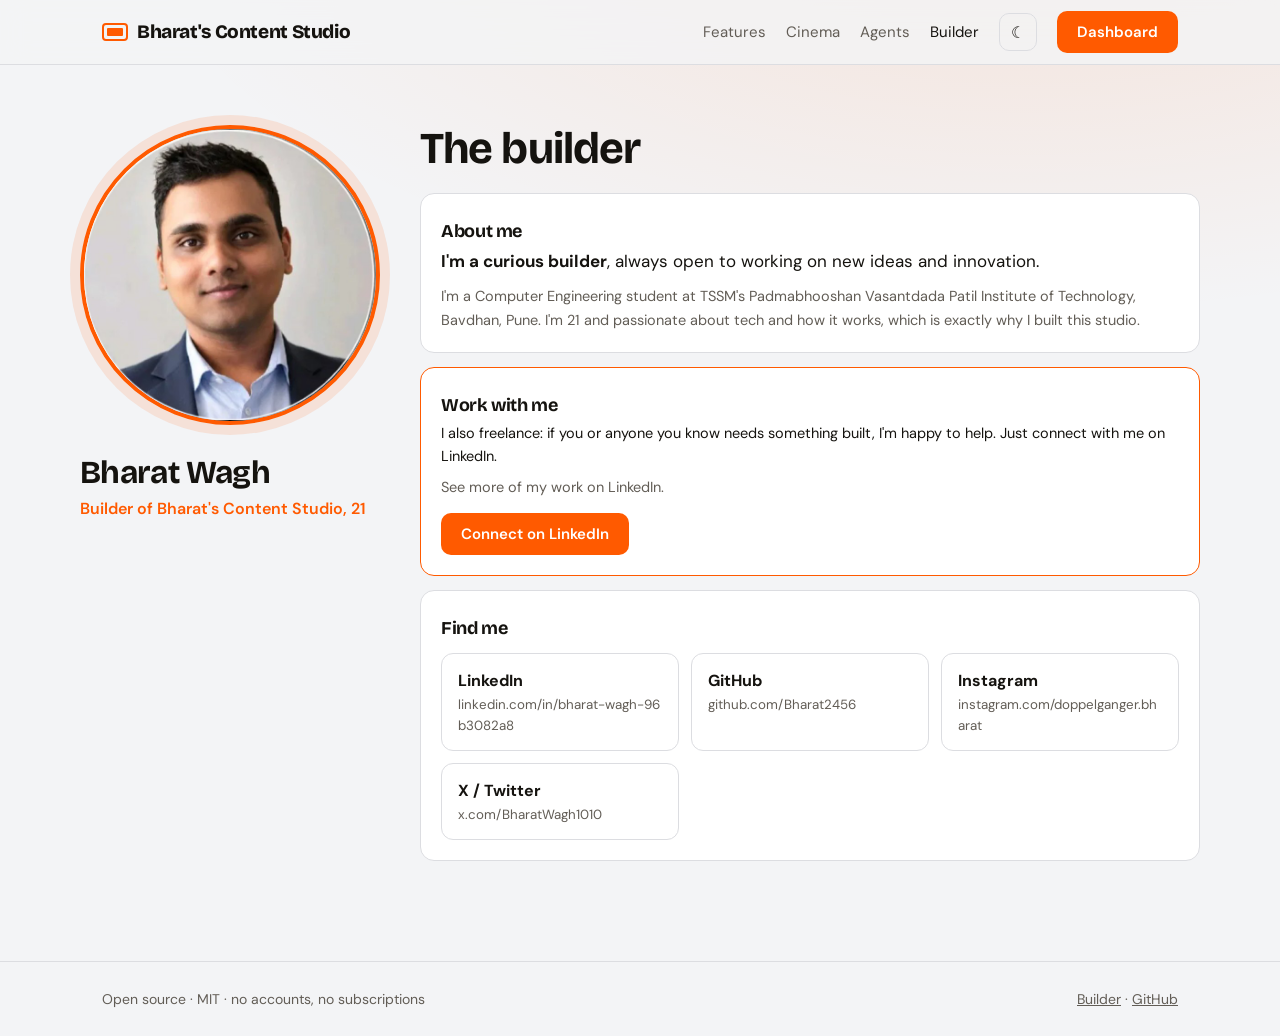
==== builder.html @ f20918d5 "first commit" ====
<!doctype html><html lang=en><head><meta charset=utf-8><meta name=viewport content="width=device-width,initial-scale=1"><title>Builder — Bharat Wagh</title>
<link rel="preconnect" href="https://fonts.googleapis.com"><link href="https://fonts.googleapis.com/css2?family=Bricolage+Grotesque:wght@700;800&family=DM+Sans:wght@400;500;600&display=swap" rel="stylesheet"><link rel=stylesheet href=style.css><script src=shell.js></script></head><body><div id=nav></div>
<main class="wrap me"><div><img src=assets/bharat.jpg alt="Bharat Wagh"><h1 style="margin-top:22px;font-size:32px">Bharat Wagh</h1><p class=tag>Builder of Bharat's Content Studio, 21</p></div>
<div><h1>The builder</h1>
<div class=card style="margin-top:20px"><h3>About me</h3><p style="color:var(--fg);font-size:17px"><b>I'm a curious builder</b>, always open to working on new ideas and innovation.</p><p style="margin-top:10px">I'm a Computer Engineering student at TSSM's Padmabhooshan Vasantdada Patil Institute of Technology, Bavdhan, Pune. I'm 21 and passionate about tech and how it works, which is exactly why I built this studio.</p></div>
<div class=card style="margin-top:14px;border-color:var(--ac)"><h3>Work with me</h3><p style="color:var(--fg)">I also freelance: if you or anyone you know needs something built, I'm happy to help. Just connect with me on LinkedIn.</p><p style="margin:8px 0 14px">See more of my work on LinkedIn.</p><a class=btn href="https://www.linkedin.com/in/bharat-wagh-96b3082a8" target=_blank rel=noopener>Connect on LinkedIn</a></div>
<div class=card style="margin-top:14px"><h3>Find me</h3><div class=soc>
<a href="https://www.linkedin.com/in/bharat-wagh-96b3082a8" target=_blank rel=noopener><b>LinkedIn</b><small>linkedin.com/in/bharat-wagh-96b3082a8</small></a>
<a href="https://github.com/Bharat2456" target=_blank rel=noopener><b>GitHub</b><small>github.com/Bharat2456</small></a>
<a href="https://instagram.com/doppelganger.bharat" target=_blank rel=noopener><b>Instagram</b><small>instagram.com/doppelganger.bharat</small></a>
<a href="https://x.com/BharatWagh1010" target=_blank rel=noopener><b>X / Twitter</b><small>x.com/BharatWagh1010</small></a></div></div></div></main><div id=foot></div></body></html>
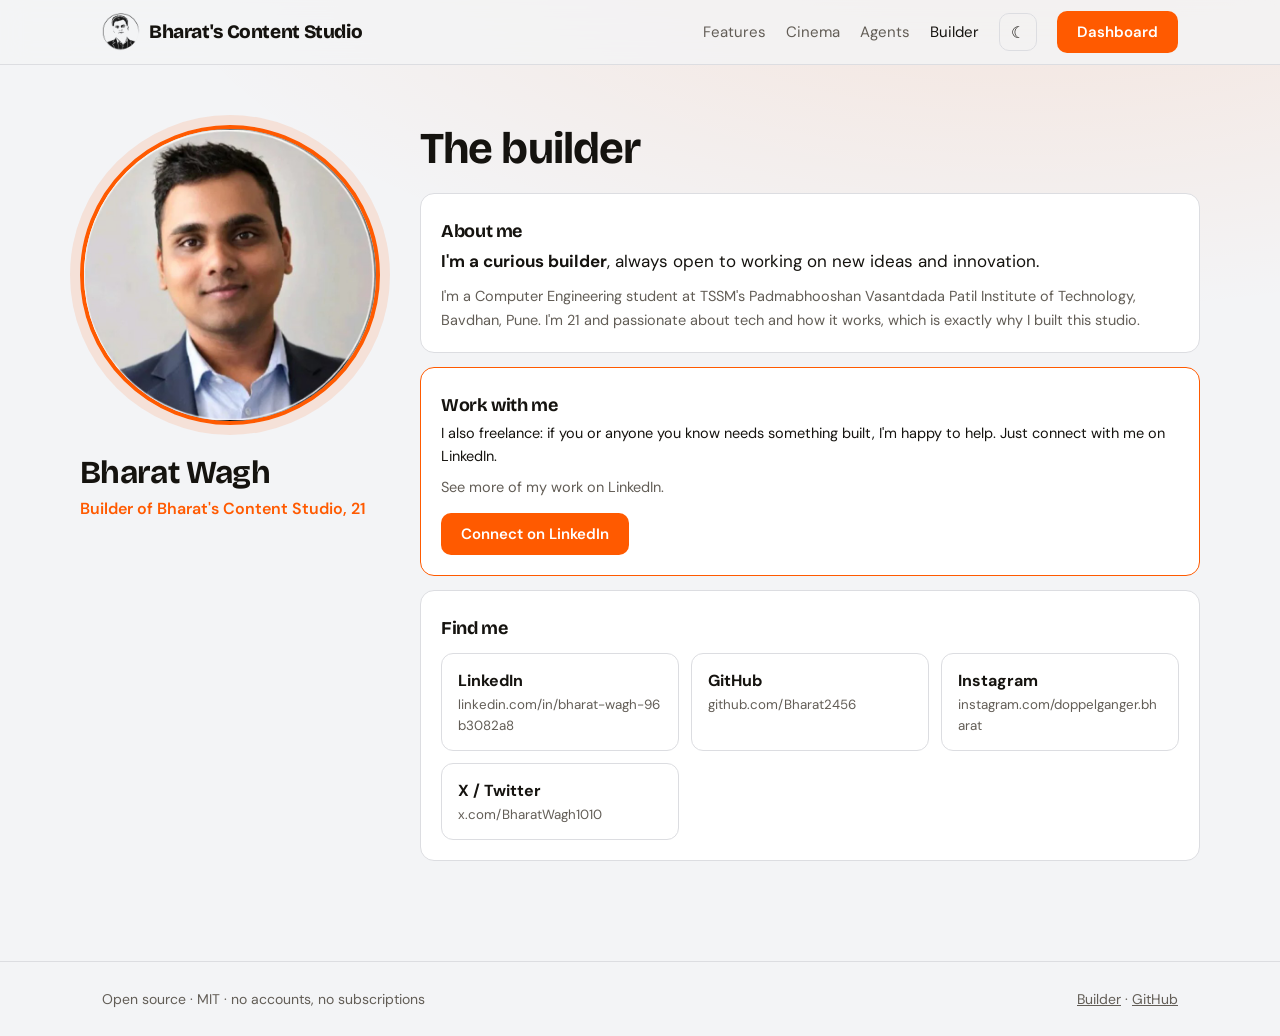
==== commit f3aad4c5: "updated logo & readme.md" ====
--- a/builder.html
+++ b/builder.html
@@ -1,4 +1,4 @@
-<!doctype html><html lang=en><head><meta charset=utf-8><meta name=viewport content="width=device-width,initial-scale=1"><title>Builder — Bharat Wagh</title>
+<!doctype html><html lang=en><head><meta charset=utf-8><meta name=viewport content="width=device-width,initial-scale=1"><link rel=icon href=assets/favicon.png><title>Builder — Bharat Wagh</title>
 <link rel="preconnect" href="https://fonts.googleapis.com"><link href="https://fonts.googleapis.com/css2?family=Bricolage+Grotesque:wght@700;800&family=DM+Sans:wght@400;500;600&display=swap" rel="stylesheet"><link rel=stylesheet href=style.css><script src=shell.js></script></head><body><div id=nav></div>
 <main class="wrap me"><div><img src=assets/bharat.jpg alt="Bharat Wagh"><h1 style="margin-top:22px;font-size:32px">Bharat Wagh</h1><p class=tag>Builder of Bharat's Content Studio, 21</p></div>
 <div><h1>The builder</h1>
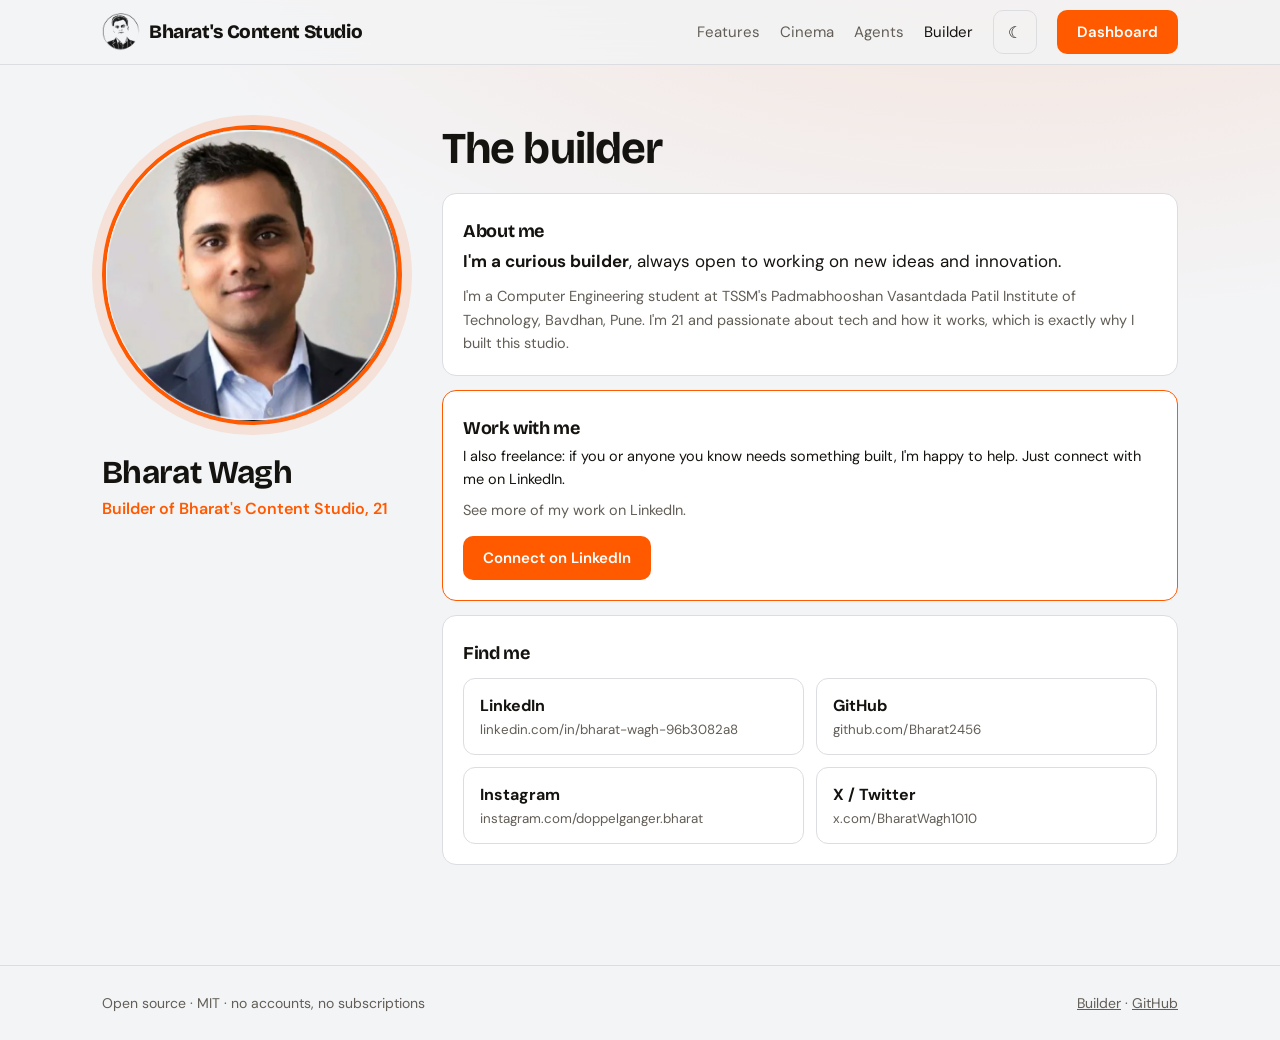
==== commit 556d5c68: "updated ux & ux to be responsive and dynamic" ====
--- a/builder.html
+++ b/builder.html
@@ -1,4 +1,4 @@
-<!doctype html><html lang=en><head><meta charset=utf-8><meta name=viewport content="width=device-width,initial-scale=1"><link rel=icon href=assets/favicon.png><title>Builder — Bharat Wagh</title>
+<!doctype html><html lang=en><head><meta charset=utf-8><meta name=viewport content="width=device-width,initial-scale=1,viewport-fit=cover"><link rel=icon href=assets/favicon.png><meta name=theme-color content="#ff5a00"><title>Builder — Bharat Wagh</title>
 <link rel="preconnect" href="https://fonts.googleapis.com"><link href="https://fonts.googleapis.com/css2?family=Bricolage+Grotesque:wght@700;800&family=DM+Sans:wght@400;500;600&display=swap" rel="stylesheet"><link rel=stylesheet href=style.css><script src=shell.js></script></head><body><div id=nav></div>
 <main class="wrap me"><div><img src=assets/bharat.jpg alt="Bharat Wagh"><h1 style="margin-top:22px;font-size:32px">Bharat Wagh</h1><p class=tag>Builder of Bharat's Content Studio, 21</p></div>
 <div><h1>The builder</h1>
